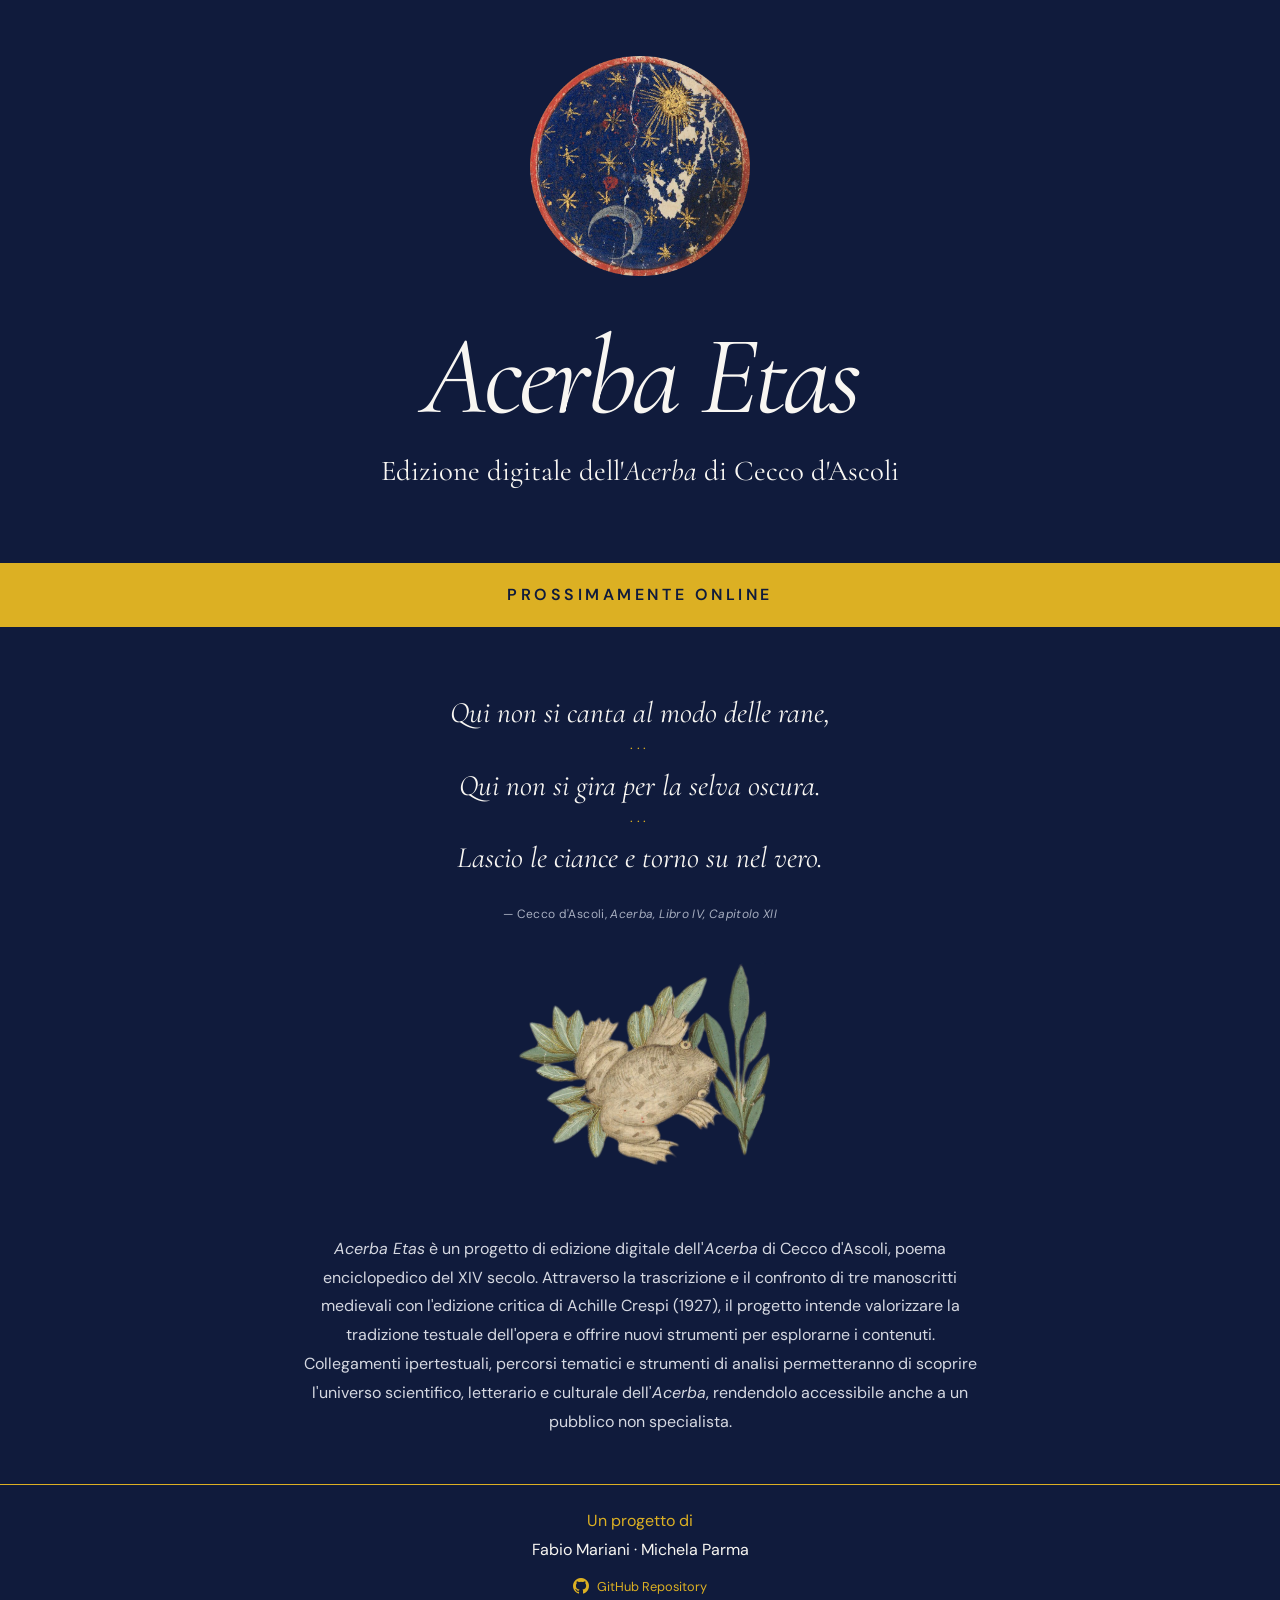
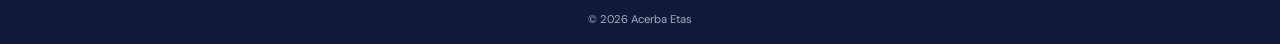
==== index.html @ 239f5398 "upload content homepage" ====
<!doctype html>
<html lang="it">
<head>
  <meta charset="utf-8">
  <meta name="viewport" content="width=device-width, initial-scale=1">
  <meta name="theme-color" content="#101b3c">
  <title>Acerba Etas | Edizione digitale dell'Acerba di Cecco d'Ascoli</title>

  <meta name="description" content="Acerba Etas è un progetto di edizione digitale dell'Acerba di Cecco d'Ascoli.">

  <link rel="canonical" href="https://acerbaetas.it/">

  <link rel="icon" type="image/png" sizes="32x32" href="assets/favicon-32.png">
  <link rel="icon" type="image/png" sizes="192x192" href="assets/favicon-192.png">
  <link rel="icon" type="image/x-icon" href="assets/favicon.ico">
  <link rel="apple-touch-icon" sizes="180x180" href="assets/apple-touch-icon.png">

  <link href="https://cdn.jsdelivr.net/npm/bootstrap@5.3.3/dist/css/bootstrap.min.css" rel="stylesheet" integrity="sha384-QWTKZyjpPEjISv5WaRU9OFeRpok6YctnYmDr5pNlyT2bRjXh0JMhjY6hW+ALEwIH" crossorigin="anonymous">
  <link rel="preconnect" href="https://fonts.googleapis.com">
  <link rel="preconnect" href="https://fonts.gstatic.com" crossorigin>
  <link href="https://fonts.googleapis.com/css2?family=Cormorant+Garamond:ital,wght@0,400;0,500;0,600;1,400;1,500&family=DM+Sans:wght@400;500;600&display=swap" rel="stylesheet">

  <link
  rel="stylesheet"
  href="https://cdn.jsdelivr.net/npm/bootstrap-icons@1.13.1/font/bootstrap-icons.min.css">

  <link
  rel="stylesheet"
  href="style.css">
</head>
<body class="d-flex flex-column">
  <main class="container flex-grow-1 d-flex align-items-center justify-content-center">
    <div class="row justify-content-center w-100">
      <div class="col-12 col-lg-10 text-center landing-content">
        <img class="miniature" src="assets/miniatura-acerba.png" width="442" height="442"
             alt="Miniatura medievale con cielo blu stellato, sole dorato e luna crescente">

        <h1 class="mb-0"><em>Acerba Etas</em></h1>
        <p class="subtitle">Edizione digitale dell'<i>Acerba</i> di Cecco d'Ascoli</p>

        <section class="announcement" aria-label="Annuncio della pubblicazione">
          <div class="coming-soon-banner">
            <p class="coming-soon mb-0">Prossimamente online</p>
          </div>
        </section>

        <section class="quote-section text-center">

          <blockquote class="acerba-quote">
            <p>Qui non si canta al modo delle rane,</p>
            <span class="verse-omission" aria-label="Versi omessi">···</span>
            <p>Qui non si gira per la selva oscura.</p>
            <span class="verse-omission" aria-label="Versi omessi">···</span>
            <p>Lascio le ciance e torno su nel vero.</p>

            <footer class="quote-author">
              — Cecco d'Ascoli, <cite>Acerba, Libro IV, Capitolo XII</cite>
            </footer>
          </blockquote>

          <img src="assets/rana.png" alt="Rana e vegetazione, dal manoscritto  Pluteo dell'Acerba" class="frog-illustration img-fluid">
        </section>


        <p class="project-description">
            <i>Acerba Etas</i> è un progetto di edizione digitale dell'<i>Acerba</i> di Cecco d'Ascoli, poema enciclopedico del XIV secolo. Attraverso la trascrizione e il confronto di tre manoscritti medievali con l'edizione critica di Achille Crespi (1927), il progetto intende valorizzare la
            tradizione testuale dell'opera e offrire nuovi strumenti per esplorarne i contenuti. Collegamenti ipertestuali, percorsi tematici e strumenti di analisi permetteranno di scoprire l'universo scientifico, letterario e culturale dell'<i>Acerba</i>, rendendolo accessibile
            anche a un pubblico non specialista.
          </p>


        
      </div>
    </div>
  </main>

  <footer class="site-footer">
    <p class="footer-label">Un progetto di</p>
    <p class="footer-names">
      <a href="https://fabiomariani.github.io/" target="_blank" rel="noopener noreferrer">Fabio Mariani</a>
      ·
      <a href="https://frauparma.com/" target="_blank" rel="noopener noreferrer">Michela Parma</a>
    </p>

    <a class="footer-github"
      href="https://github.com/acerbadigitale/acerba-edizione"
      target="_blank"
      rel="noopener noreferrer"
      aria-label="Repository GitHub di Acerba Digitale">
      <i class="bi bi-github" aria-hidden="true"></i>
      GitHub Repository
    </a>

    <p class="footer-copyright">© 2026 Acerba Etas</p>
  </footer>
</body>
</html>
---- style.css ----
:root {
      color-scheme: dark;
      --night: #101b3c;
      /*--gold: #d5ad58;*/
      --gold: #DCB023;
      --white: #f8f6f2;
      --muted: #d5d8e1;
    }

    html { 
      min-height: 100%; 
      overflow-x: clip;
    }
    body {
      min-height: 100vh;
      min-height: 100svh;
      background-color: var(--night);
      color: var(--white);
      font-family: "DM Sans", Arial, sans-serif;
      -webkit-font-smoothing: antialiased;
      overflow-x: clip;
    }

    .landing-content { padding-top: 3.5rem; padding-bottom: 3rem; }

    .miniature {
      display: block;
      width: clamp(150px, 20vw, 220px);
      max-width: 100%;
      height: auto;
      margin: 0 auto clamp(2rem, 5vh, 3rem);
    }

    h1 {
      font-family: "Cormorant Garamond", Georgia, serif;
      font-size: clamp(3.5rem, 9vw, 7rem);
      font-weight: 400;
      line-height: 1;
      letter-spacing: -.035em;
    }
    h1 em { color: var(--white); font-weight: 400; }
    h1 span { color: var(--gold); font-style: normal; }

    .subtitle {
      margin: 1.1rem auto 0;
      font-family: "Cormorant Garamond", Georgia, serif;
      font-size: clamp(1.25rem, 2.7vw, 1.8rem);
      line-height: 1.4;
    }


    .project-description {
      max-width: 680px;
      margin: 2.5rem auto 0;
      color: var(--muted);
      font-family: "DM Sans", sans-serif;
      font-size: clamp(0.9rem, 1.5vw, 1rem);
      line-height: 1.8;
      text-align: center;
    }

    @media (max-width: 600px) {
      .project-description {
        margin-top: 2rem;
        padding: 0 0.5rem;
        line-height: 1.7;
      }
    }

    .acerba-quote {
      margin: 2rem auto 0;
      padding: 0;
      border: none;
      text-align: center;
      font-family: "Cormorant Garamond", Georgia, serif;
    }

    .acerba-quote p {
      margin: 0;
      color: var(--white);
      font-size: clamp(1.35rem, 2.7vw, 1.85rem);
      font-style: italic;
      line-height: 1.5;
    }

    .verse-omission {
      display: block;
      margin: 0.25rem 0;
      color: var(--gold);
      font-family: "DM Sans", sans-serif;
      font-size: 0.85rem;
      font-style: normal;
      letter-spacing: 0.25em;
    }

    .quote-author {
      margin-top: 1.5rem;
      color: #A7AEC0;
      font-family: "DM Sans", sans-serif;
      font-size: 0.75rem;
      font-style: normal;
      letter-spacing: 0.03em;
    }

    .quote-author cite {
      font-style: italic;
    }

    .announcement { margin-top: clamp(3rem, 8vh, 5rem); }
    .coming-soon-banner {
      background-color: var(--gold);
      width: 100%;
      padding: 1.25rem 1rem;
      margin: 4rem 0;
      text-align: center;
      width: 100vw;
margin-left: calc(50% - 50vw);
    }

    .coming-soon {
      color: var(--night);
      font-family: "DM Sans", sans-serif;
      font-size: clamp(0.85rem, 1.5vw, 1rem);
      font-weight: 600;
      letter-spacing: 0.22em;
      text-transform: uppercase;
    }
    .tagline {
      margin: .9rem 0 0;
      color: var(--muted);
      font-family: "Cormorant Garamond", Georgia, serif;
      font-size: clamp(1.4rem, 3vw, 2rem);
      font-style: italic;
      line-height: 1.35;
    }






.quote-section {
  max-width: 900px;
  margin: 3rem auto 4rem;
  text-align: center;
}

.frog-illustration {
  display: block;
  width: clamp(160px, 25vw, 260px);
  height: auto;
  margin: 2.5rem auto 0;
}

@media (max-width: 576px) {
  .frog-illustration {
    width: 180px;
    margin-top: 2rem;
  }
}


.acerba-quote {
  margin: 0;
  padding: 0;
  text-align: center;
  font-family: "Cormorant Garamond", Georgia, serif;
}

.acerba-quote p {
  margin: 0;
  color: var(--white);
  font-size: clamp(1.35rem, 2.7vw, 1.85rem);
  font-style: italic;
  line-height: 1.5;
}

.verse-omission {
  display: block;
  margin: 0.25rem 0;
  color: var(--gold);
  font-family: "DM Sans", sans-serif;
  font-size: 0.85rem;
  letter-spacing: 0.25em;
}

.quote-author {
  margin-top: 1.5rem;
  color: #A7AEC0;
  font-family: "DM Sans", sans-serif;
  font-size: 0.75rem;
}


    
    .site-footer {
      border-top: 1px solid var(--gold);
      /*width: min(80%, 360px);*/
      width: 100%;
      margin: 0 auto;
      padding: 1.5rem 0 1rem;
      text-align: center;
    }
    .footer-label { color: var(--gold); margin-bottom: .3rem; }
    .footer-names { color: var(--white); margin-bottom: 0; }

    .footer-names a {
      color: inherit;
      text-decoration: none;
      transition: color 0.2s ease;
    }

    .footer-names a:hover,
    .footer-names a:focus-visible {
      color: var(--gold);
      text-decoration: underline;
    }

    .footer-copyright { color: #a7aec0; font-size: .7rem; margin: .75rem 0 0; }
    .footer-github {
      display: inline-flex;
      align-items: center;
      gap: 0.5rem;
      margin-top: 0.8rem;
      color: var(--gold);
      font-size: 0.8rem;
      text-decoration: none;
      transition: color 0.2s ease;
    }

    .footer-github:hover,
    .footer-github:focus-visible {
      color: var(--white);
    }

    .footer-github i {
      font-size: 1rem;
    }

    @media (max-width: 600px) {
      .landing-content { padding-top: 2.75rem; padding-bottom: 2.75rem; }
      h1 { line-height: .95; }
      h1 em, h1 span { display: block; }
      .subtitle { max-width: 21rem; }
      .announcement { margin-top: 3.25rem; }
      .coming-soon { letter-spacing: .16em; }
    }
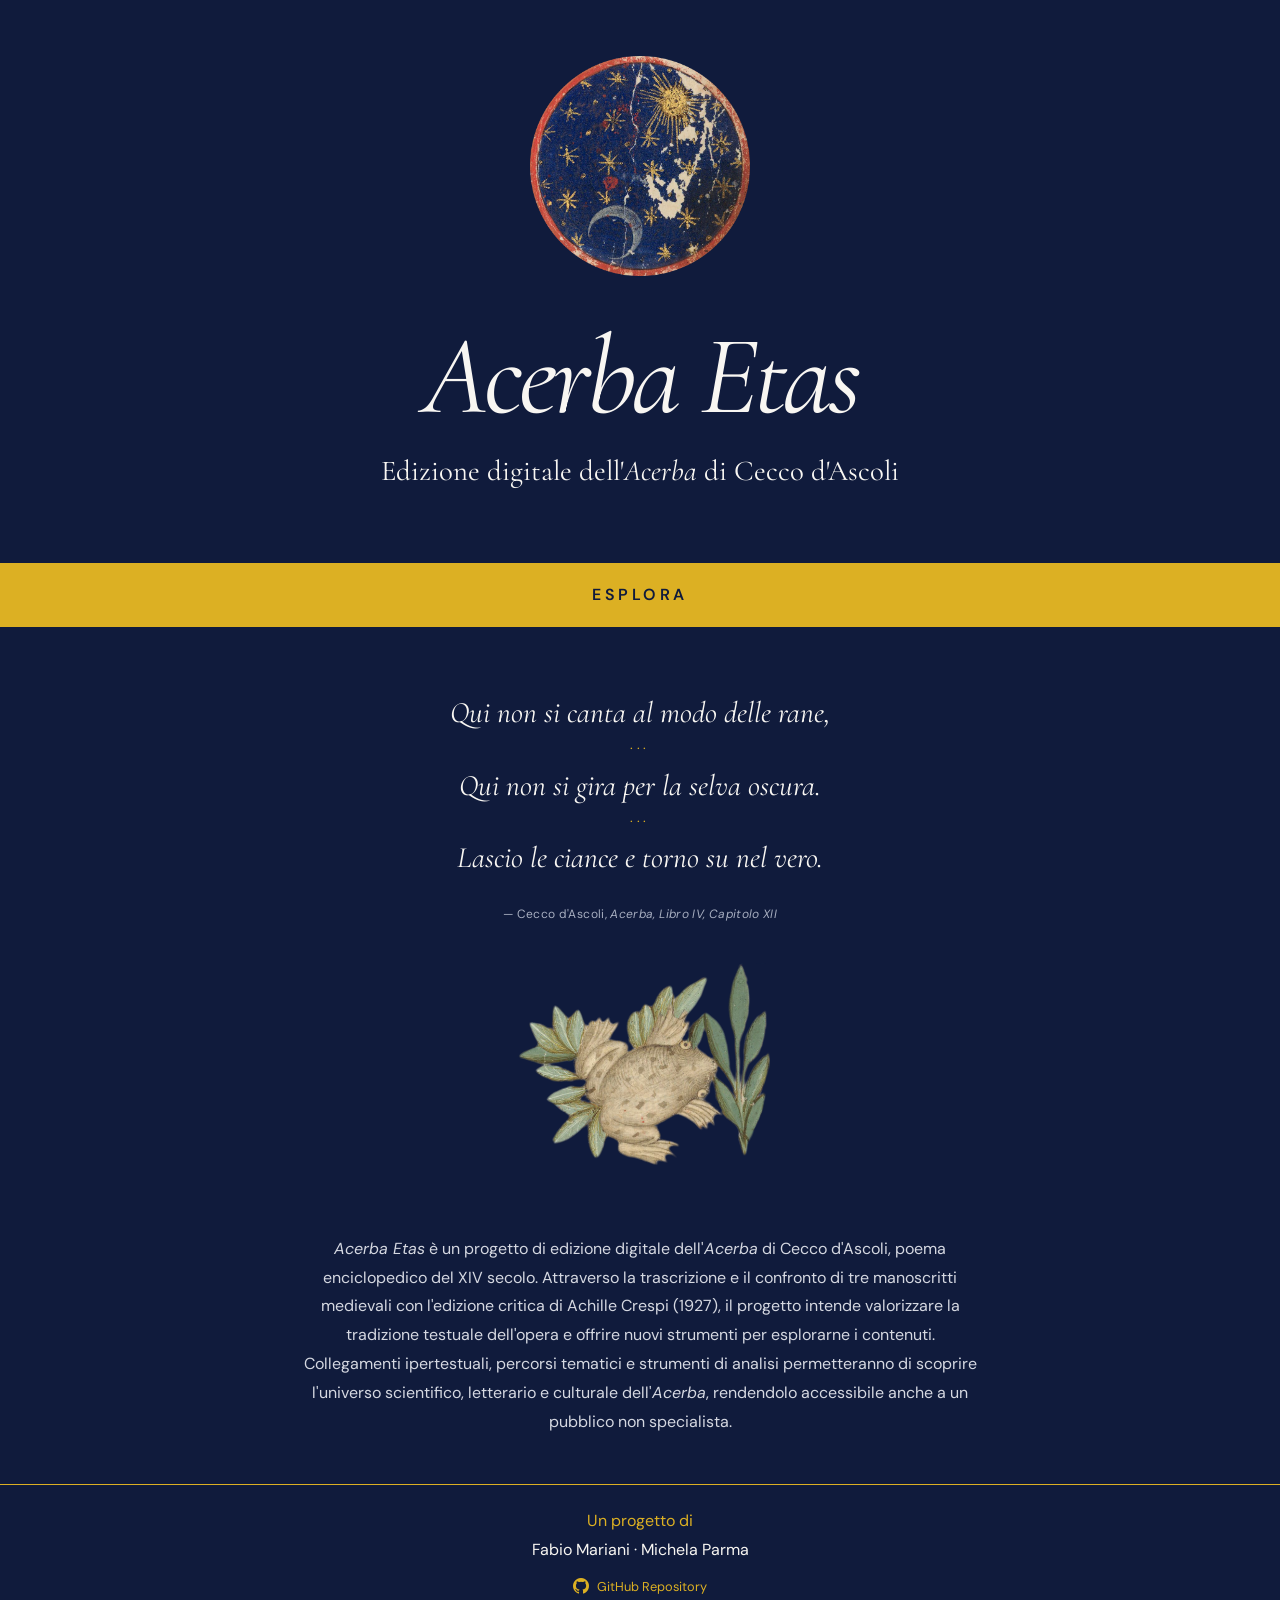
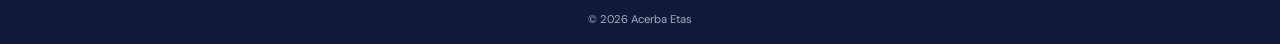
==== commit 8093b447: "upload codici e mappa" ====
--- a/index.html
+++ b/index.html
@@ -7,6 +7,10 @@
   <title>Acerba Etas | Edizione digitale dell'Acerba di Cecco d'Ascoli</title>
 
   <meta name="description" content="Acerba Etas è un progetto di edizione digitale dell'Acerba di Cecco d'Ascoli.">
+
+
+<meta name="keywords" content="Acerba, Acerba Etas, Acerba Aetas, Cecco d'Ascoli, Francesco Stabili, edizione digitale, manoscritti medievali, poema enciclopedico, digital humanities, digital scholarly edition, medieval manuscripts">
+
 
   <link rel="canonical" href="https://acerbaetas.it/">
 
@@ -24,9 +28,7 @@
   rel="stylesheet"
   href="https://cdn.jsdelivr.net/npm/bootstrap-icons@1.13.1/font/bootstrap-icons.min.css">
 
-  <link
-  rel="stylesheet"
-  href="style.css">
+  <link rel="stylesheet" href="style/style-index.css">
 </head>
 <body class="d-flex flex-column">
   <main class="container flex-grow-1 d-flex align-items-center justify-content-center">
@@ -40,7 +42,7 @@
 
         <section class="announcement" aria-label="Annuncio della pubblicazione">
           <div class="coming-soon-banner">
-            <p class="coming-soon mb-0">Prossimamente online</p>
+            <p class="coming-soon mb-0">Esplora</p>
           </div>
         </section>
 
--- a/style/style-index.css
+++ b/style/style-index.css
@@ -0,0 +1,247 @@
+:root {
+      color-scheme: dark;
+      --night: #101b3c;
+      /*--gold: #d5ad58;*/
+      --gold: #DCB023;
+      --white: #f8f6f2;
+      --muted: #d5d8e1;
+    }
+
+    html { 
+      min-height: 100%; 
+      overflow-x: clip;
+    }
+    body {
+      min-height: 100vh;
+      min-height: 100svh;
+      background-color: var(--night);
+      color: var(--white);
+      font-family: "DM Sans", Arial, sans-serif;
+      -webkit-font-smoothing: antialiased;
+      overflow-x: clip;
+    }
+
+    .landing-content { padding-top: 3.5rem; padding-bottom: 3rem; }
+
+    .miniature {
+      display: block;
+      width: clamp(150px, 20vw, 220px);
+      max-width: 100%;
+      height: auto;
+      margin: 0 auto clamp(2rem, 5vh, 3rem);
+    }
+
+    h1 {
+      font-family: "Cormorant Garamond", Georgia, serif;
+      font-size: clamp(3.5rem, 9vw, 7rem);
+      font-weight: 400;
+      line-height: 1;
+      letter-spacing: -.035em;
+    }
+    h1 em { color: var(--white); font-weight: 400; }
+    h1 span { color: var(--gold); font-style: normal; }
+
+    .subtitle {
+      margin: 1.1rem auto 0;
+      font-family: "Cormorant Garamond", Georgia, serif;
+      font-size: clamp(1.25rem, 2.7vw, 1.8rem);
+      line-height: 1.4;
+    }
+
+
+    .project-description {
+      max-width: 680px;
+      margin: 2.5rem auto 0;
+      color: var(--muted);
+      font-family: "DM Sans", sans-serif;
+      font-size: clamp(0.9rem, 1.5vw, 1rem);
+      line-height: 1.8;
+      text-align: center;
+    }
+
+    @media (max-width: 600px) {
+      .project-description {
+        margin-top: 2rem;
+        padding: 0 0.5rem;
+        line-height: 1.7;
+      }
+    }
+
+    .acerba-quote {
+      margin: 2rem auto 0;
+      padding: 0;
+      border: none;
+      text-align: center;
+      font-family: "Cormorant Garamond", Georgia, serif;
+    }
+
+    .acerba-quote p {
+      margin: 0;
+      color: var(--white);
+      font-size: clamp(1.35rem, 2.7vw, 1.85rem);
+      font-style: italic;
+      line-height: 1.5;
+    }
+
+    .verse-omission {
+      display: block;
+      margin: 0.25rem 0;
+      color: var(--gold);
+      font-family: "DM Sans", sans-serif;
+      font-size: 0.85rem;
+      font-style: normal;
+      letter-spacing: 0.25em;
+    }
+
+    .quote-author {
+      margin-top: 1.5rem;
+      color: #A7AEC0;
+      font-family: "DM Sans", sans-serif;
+      font-size: 0.75rem;
+      font-style: normal;
+      letter-spacing: 0.03em;
+    }
+
+    .quote-author cite {
+      font-style: italic;
+    }
+
+    .announcement { margin-top: clamp(3rem, 8vh, 5rem); }
+    .coming-soon-banner {
+      background-color: var(--gold);
+      width: 100%;
+      padding: 1.25rem 1rem;
+      margin: 4rem 0;
+      text-align: center;
+      width: 100vw;
+margin-left: calc(50% - 50vw);
+    }
+
+    .coming-soon {
+      color: var(--night);
+      font-family: "DM Sans", sans-serif;
+      font-size: clamp(0.85rem, 1.5vw, 1rem);
+      font-weight: 600;
+      letter-spacing: 0.22em;
+      text-transform: uppercase;
+    }
+    .tagline {
+      margin: .9rem 0 0;
+      color: var(--muted);
+      font-family: "Cormorant Garamond", Georgia, serif;
+      font-size: clamp(1.4rem, 3vw, 2rem);
+      font-style: italic;
+      line-height: 1.35;
+    }
+
+
+
+
+
+
+.quote-section {
+  max-width: 900px;
+  margin: 3rem auto 4rem;
+  text-align: center;
+}
+
+.frog-illustration {
+  display: block;
+  width: clamp(160px, 25vw, 260px);
+  height: auto;
+  margin: 2.5rem auto 0;
+}
+
+@media (max-width: 576px) {
+  .frog-illustration {
+    width: 180px;
+    margin-top: 2rem;
+  }
+}
+
+
+.acerba-quote {
+  margin: 0;
+  padding: 0;
+  text-align: center;
+  font-family: "Cormorant Garamond", Georgia, serif;
+}
+
+.acerba-quote p {
+  margin: 0;
+  color: var(--white);
+  font-size: clamp(1.35rem, 2.7vw, 1.85rem);
+  font-style: italic;
+  line-height: 1.5;
+}
+
+.verse-omission {
+  display: block;
+  margin: 0.25rem 0;
+  color: var(--gold);
+  font-family: "DM Sans", sans-serif;
+  font-size: 0.85rem;
+  letter-spacing: 0.25em;
+}
+
+.quote-author {
+  margin-top: 1.5rem;
+  color: #A7AEC0;
+  font-family: "DM Sans", sans-serif;
+  font-size: 0.75rem;
+}
+
+
+    
+    .site-footer {
+      border-top: 1px solid var(--gold);
+      /*width: min(80%, 360px);*/
+      width: 100%;
+      margin: 0 auto;
+      padding: 1.5rem 0 1rem;
+      text-align: center;
+    }
+    .footer-label { color: var(--gold); margin-bottom: .3rem; }
+    .footer-names { color: var(--white); margin-bottom: 0; }
+
+    .footer-names a {
+      color: inherit;
+      text-decoration: none;
+      transition: color 0.2s ease;
+    }
+
+    .footer-names a:hover,
+    .footer-names a:focus-visible {
+      color: var(--gold);
+      text-decoration: underline;
+    }
+
+    .footer-copyright { color: #a7aec0; font-size: .7rem; margin: .75rem 0 0; }
+    .footer-github {
+      display: inline-flex;
+      align-items: center;
+      gap: 0.5rem;
+      margin-top: 0.8rem;
+      color: var(--gold);
+      font-size: 0.8rem;
+      text-decoration: none;
+      transition: color 0.2s ease;
+    }
+
+    .footer-github:hover,
+    .footer-github:focus-visible {
+      color: var(--white);
+    }
+
+    .footer-github i {
+      font-size: 1rem;
+    }
+
+    @media (max-width: 600px) {
+      .landing-content { padding-top: 2.75rem; padding-bottom: 2.75rem; }
+      h1 { line-height: .95; }
+      h1 em, h1 span { display: block; }
+      .subtitle { max-width: 21rem; }
+      .announcement { margin-top: 3.25rem; }
+      .coming-soon { letter-spacing: .16em; }
+    }
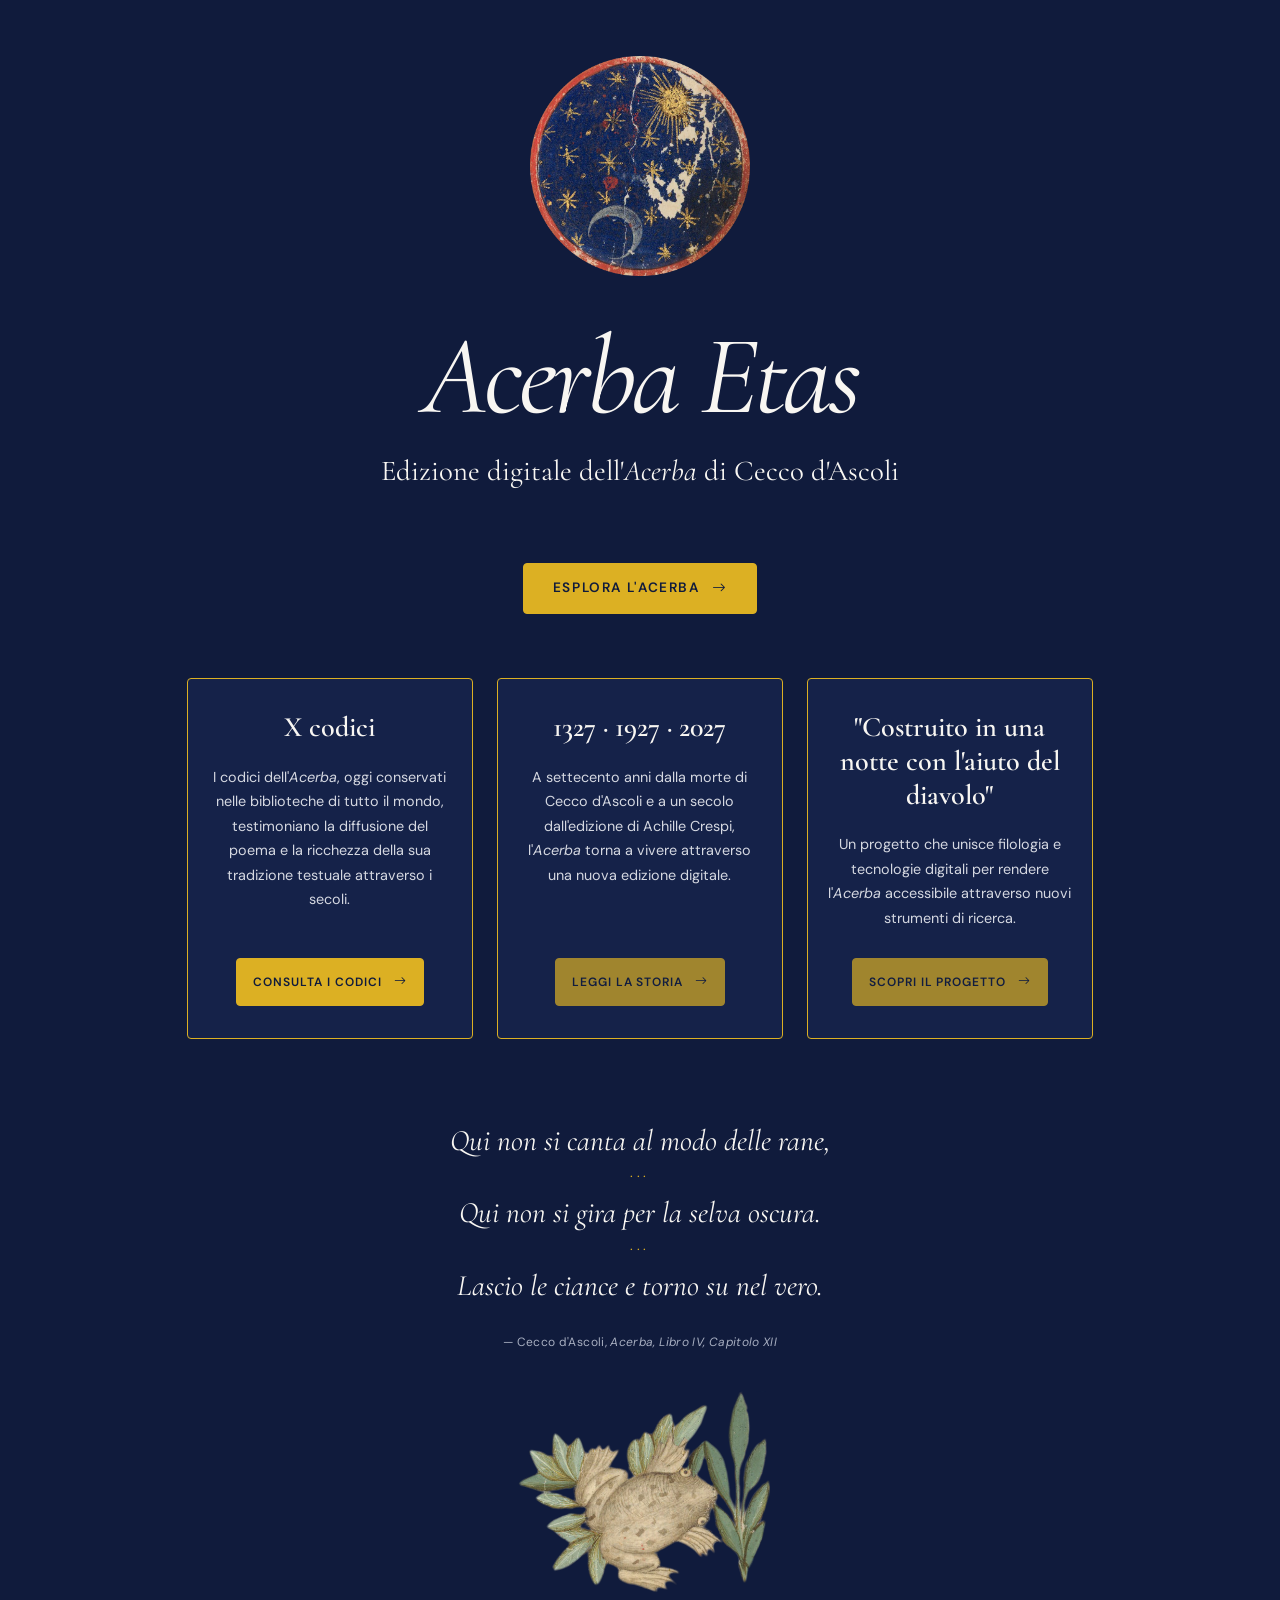
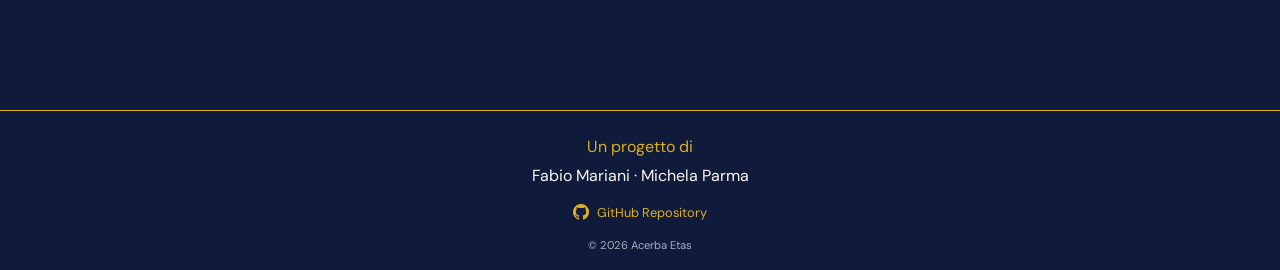
==== commit 5bd4c8c8: "update index, codici e progetto" ====
--- a/index.html
+++ b/index.html
@@ -29,6 +29,9 @@
   href="https://cdn.jsdelivr.net/npm/bootstrap-icons@1.13.1/font/bootstrap-icons.min.css">
 
   <link rel="stylesheet" href="style/style-index.css">
+
+  <link rel="stylesheet" href="style/style-components.css">
+  <script src="scripts/components.js" defer></script>
 </head>
 <body class="d-flex flex-column">
   <main class="container flex-grow-1 d-flex align-items-center justify-content-center">
@@ -38,13 +41,89 @@
              alt="Miniatura medievale con cielo blu stellato, sole dorato e luna crescente">
 
         <h1 class="mb-0"><em>Acerba Etas</em></h1>
-        <p class="subtitle">Edizione digitale dell'<i>Acerba</i> di Cecco d'Ascoli</p>
+        <p class="subtitle">
+          Edizione digitale dell'<i>Acerba</i><span class="subtitle-author"> di Cecco d'Ascoli</span>
+        </p>
 
-        <section class="announcement" aria-label="Annuncio della pubblicazione">
-          <div class="coming-soon-banner">
-            <p class="coming-soon mb-0">Esplora</p>
+        <section class="announcement" aria-label="Accesso all'edizione digitale">
+          <a href="acerba.html" class="landing-button">
+            Esplora l'Acerba
+            <i class="bi bi-arrow-right" aria-hidden="true"></i>
+          </a>
+        </section>
+
+                  
+        <!-- Percorsi di esplorazione -->
+        <section class="discovery-section" aria-label="Esplora il progetto">
+
+          <div class="row g-4">
+
+            <!-- Codici -->
+            <div class="col-12 col-lg-4">
+              <article class="discovery-card">
+
+                <h2 class="discovery-title">
+                  X codici
+                </h2>
+
+                <p class="discovery-description">
+                 I codici dell'<i>Acerba</i>, oggi conservati nelle biblioteche di tutto il mondo, testimoniano la diffusione del poema e la ricchezza della sua tradizione testuale attraverso i secoli.
+                </p>
+
+                <a href="codici.html" class="landing-button">
+                  Consulta i codici
+                  <i class="bi bi-arrow-right" aria-hidden="true"></i>
+                </a>
+
+              </article>
+            </div>
+
+            <!-- Storia -->
+            <div class="col-12 col-lg-4">
+              <article class="discovery-card">
+
+                <h2 class="discovery-title">
+                  1327 &middot; 1927 &middot; 2027
+                </h2>
+
+                <p class="discovery-description">
+                  A settecento anni dalla morte di Cecco d'Ascoli
+                  e a un secolo dall'edizione di Achille Crespi,
+                  l'<i>Acerba</i> torna a vivere attraverso una
+                  nuova edizione digitale.
+                </p>
+
+                <button class="landing-button" type="button" disabled>Leggi la storia
+                  <i class="bi bi-arrow-right" aria-hidden="true"></i>
+                </button>
+
+              </article>
+            </div>
+
+            <!-- Progetto -->
+            <div class="col-12 col-lg-4">
+              <article class="discovery-card">
+
+                <h2 class="discovery-title">
+                  "Costruito in una notte con l'aiuto del diavolo"
+                </h2>
+
+                <p class="discovery-description">
+                  Un progetto che unisce filologia e tecnologie digitali per rendere l'<i>Acerba</i> accessibile attraverso nuovi strumenti di ricerca.
+                </p>
+
+                <button class="landing-button" type="button" disabled>
+                  Scopri il progetto
+                  <i class="bi bi-arrow-right" aria-hidden="true"></i>
+                </button>
+
+              </article>
+            </div>
+
           </div>
+
         </section>
+
 
         <section class="quote-section text-center">
 
@@ -64,36 +143,18 @@
         </section>
 
 
-        <p class="project-description">
+        <!--<p class="project-description">
             <i>Acerba Etas</i> è un progetto di edizione digitale dell'<i>Acerba</i> di Cecco d'Ascoli, poema enciclopedico del XIV secolo. Attraverso la trascrizione e il confronto di tre manoscritti medievali con l'edizione critica di Achille Crespi (1927), il progetto intende valorizzare la
             tradizione testuale dell'opera e offrire nuovi strumenti per esplorarne i contenuti. Collegamenti ipertestuali, percorsi tematici e strumenti di analisi permetteranno di scoprire l'universo scientifico, letterario e culturale dell'<i>Acerba</i>, rendendolo accessibile
             anche a un pubblico non specialista.
-          </p>
+          </p>-->
 
-
-        
       </div>
     </div>
   </main>
 
-  <footer class="site-footer">
-    <p class="footer-label">Un progetto di</p>
-    <p class="footer-names">
-      <a href="https://fabiomariani.github.io/" target="_blank" rel="noopener noreferrer">Fabio Mariani</a>
-      ·
-      <a href="https://frauparma.com/" target="_blank" rel="noopener noreferrer">Michela Parma</a>
-    </p>
+  
+<div id="footer-container"></div>
 
-    <a class="footer-github"
-      href="https://github.com/acerbadigitale/acerba-edizione"
-      target="_blank"
-      rel="noopener noreferrer"
-      aria-label="Repository GitHub di Acerba Digitale">
-      <i class="bi bi-github" aria-hidden="true"></i>
-      GitHub Repository
-    </a>
-
-    <p class="footer-copyright">© 2026 Acerba Etas</p>
-  </footer>
 </body>
 </html>
--- a/style/style-index.css
+++ b/style/style-index.css
@@ -65,6 +65,9 @@
         padding: 0 0.5rem;
         line-height: 1.7;
       }
+      .subtitle-author {
+        display: block;
+      }
     }
 
     .acerba-quote {
@@ -106,24 +109,9 @@
       font-style: italic;
     }
 
-    .announcement { margin-top: clamp(3rem, 8vh, 5rem); }
-    .coming-soon-banner {
-      background-color: var(--gold);
-      width: 100%;
-      padding: 1.25rem 1rem;
-      margin: 4rem 0;
-      text-align: center;
-      width: 100vw;
-margin-left: calc(50% - 50vw);
-    }
-
-    .coming-soon {
-      color: var(--night);
-      font-family: "DM Sans", sans-serif;
-      font-size: clamp(0.85rem, 1.5vw, 1rem);
-      font-weight: 600;
-      letter-spacing: 0.22em;
-      text-transform: uppercase;
+    
+    .announcement {
+      margin-top: clamp(3rem, 8vh, 5rem);
     }
     .tagline {
       margin: .9rem 0 0;
@@ -243,5 +231,186 @@
       h1 em, h1 span { display: block; }
       .subtitle { max-width: 21rem; }
       .announcement { margin-top: 3.25rem; }
-      .coming-soon { letter-spacing: .16em; }
-    }+    }
+
+
+
+
+    
+/* ==========================================
+   LANDING BUTTONS
+   ========================================== */
+
+.landing-button {
+  display: inline-flex;
+  align-items: center;
+  justify-content: center;
+  gap: 0.75rem;
+
+  width: auto;
+  max-width: 100%;
+  padding: 0.9rem 1.8rem;
+
+  background-color: var(--gold);
+  color: var(--night);
+
+  border: 1px solid var(--gold);
+  border-radius: 4px;
+
+  font-family: "DM Sans", sans-serif;
+  font-size: 0.85rem;
+  font-weight: 600;
+  letter-spacing: 0.12em;
+  line-height: 1.5;
+  text-align: center;
+  text-transform: uppercase;
+  text-decoration: none;
+
+  cursor: pointer;
+
+  transition:
+    background-color 0.25s ease,
+    transform 0.25s ease,
+    box-shadow 0.25s ease;
+}
+
+/* Hover */
+
+.landing-button:hover:not(:disabled) {
+  background-color: #eac44d;
+  color: var(--night);
+  transform: translateY(-2px);
+  box-shadow: 0 4px 12px rgba(0, 0, 0, 0.15);
+}
+
+/* Focus */
+
+.landing-button:focus-visible {
+  outline: 2px solid var(--gold);
+  outline-offset: 4px;
+}
+
+/* Disabled */
+
+.landing-button:disabled {
+  opacity: 0.7;
+  cursor: not-allowed;
+}
+
+
+/* ==========================================
+   DISCOVERY SECTION
+   ========================================== */
+
+.discovery-section {
+  width: 100%;
+  margin: 4rem auto 5rem;
+}
+
+/* Cards */
+
+.discovery-card {
+  display: flex;
+  flex-direction: column;
+  align-items: center;
+
+  height: 100%;
+  padding: 2.5rem 2rem;
+
+  background-color: #152249;
+  border: 1px solid var(--gold);
+  border-radius: 4px;
+
+  color: var(--night);
+  text-align: center;
+}
+
+/* Titles */
+
+.discovery-title {
+  font-family: "Cormorant Garamond", Georgia, serif;
+  font-size: clamp(1.8rem, 3vw, 2.3rem);
+  font-weight: 600;
+  line-height: 1.2;
+  color: var(--white);
+  margin-bottom: 1.5rem;
+}
+
+/* Descriptions */
+
+.discovery-description {
+  font-family: "DM Sans", sans-serif;
+  font-size: 0.95rem;
+  line-height: 1.8;
+  color: var(--muted);
+
+  margin-bottom: 2rem;
+}
+
+/* Keep buttons aligned at the bottom */
+
+.discovery-card .landing-button {
+  margin-top: auto;
+}
+
+
+/* ==========================================
+   RESPONSIVE
+   ========================================== */
+
+@media (max-width: 767.98px) {
+
+  .discovery-section {
+    margin: 3rem auto 4rem;
+  }
+
+  .discovery-card {
+    padding: 2rem 1.5rem;
+  }
+
+  .discovery-title {
+    font-size: 1.9rem;
+  }
+
+  .discovery-description {
+    font-size: 0.9rem;
+  }
+
+  .landing-button {
+    padding: 0.85rem 1.4rem;
+    font-size: 0.8rem;
+  }
+
+}
+
+
+
+/* ==========================================
+   THREE-COLUMN DISCOVERY LAYOUT
+   ========================================== */
+
+@media (min-width: 992px) {
+
+  .discovery-card {
+    padding: 2rem 1.25rem;
+  }
+
+  .discovery-title {
+    font-size: clamp(1.65rem, 2.2vw, 2rem);
+    line-height: 1.2;
+    margin-bottom: 1.25rem;
+  }
+
+  .discovery-description {
+    font-size: 0.9rem;
+    line-height: 1.7;
+    margin-bottom: 1.75rem;
+  }
+
+  .discovery-card .landing-button {
+    padding: 0.85rem 1rem;
+    font-size: 0.75rem;
+    letter-spacing: 0.08em;
+  }
+
+}
--- a/style/style-components.css
+++ b/style/style-components.css
@@ -0,0 +1,141 @@
+
+/* ==========================================
+   SHARED LAYOUT
+   Navbar e footer di Acerba Etas
+   ========================================== */
+
+.site-navbar,
+.site-footer {
+  --night: #101b3c;
+  --gold: #DCB023;
+  --white: #f8f6f2;
+}
+
+
+/* ==========================================
+   NAVBAR
+   ========================================== */
+
+.site-navbar {
+  min-height: 76px;
+  background-color: var(--night);
+}
+
+.site-navbar .navbar-brand {
+  color: var(--white);
+  font-family: "Cormorant Garamond", Georgia, serif;
+  font-size: clamp(2rem, 3.2vw, 2.55rem);
+  font-weight: 400;
+  font-style: italic;
+  line-height: 1;
+  white-space: nowrap;
+}
+
+.site-navbar .navbar-brand:hover,
+.site-navbar .navbar-brand:focus-visible {
+  color: var(--white);
+}
+
+.site-navbar .nav-link {
+  padding: .65rem .55rem;
+  color: var(--white);
+  font-size: 1.04rem;
+  font-weight: 500;
+  text-decoration: none;
+  transition: color .15s ease;
+}
+
+.site-navbar a.nav-link:hover,
+.site-navbar a.nav-link:focus-visible,
+.site-navbar .nav-link.active {
+  color: var(--gold);
+}
+
+.site-navbar .future-link {
+  cursor: default;
+}
+
+.site-navbar .navbar-toggler {
+  border: 1px solid rgba(248, 246, 242, .6);
+  border-radius: .35rem;
+  padding: .45rem .6rem;
+}
+
+.site-navbar .navbar-toggler-icon {
+  background-image: url("data:image/svg+xml,%3csvg xmlns='http://www.w3.org/2000/svg' viewBox='0 0 30 30'%3e%3cpath stroke='rgba(248,246,242,0.95)' stroke-linecap='round' stroke-miterlimit='10' stroke-width='2' d='M4 7h22M4 15h22M4 23h22'/%3e%3c/svg%3e");
+}
+
+.site-navbar .navbar-toggler:focus-visible {
+  box-shadow: 0 0 0 .2rem rgba(220, 176, 35, .35);
+}
+
+
+/* Responsive navbar */
+
+@media (max-width: 991.98px) {
+  .site-navbar .navbar-nav {
+    padding: .7rem 0 1rem;
+  }
+}
+
+
+/* ==========================================
+   FOOTER
+   ========================================== */
+
+.site-footer {
+  border-top: 1px solid var(--gold);
+  width: 100%;
+  margin: 0 auto;
+  padding: 1.5rem 0 1rem;
+  text-align: center;
+  background-color: var(--night);
+}
+
+.footer-label {
+  color: var(--gold);
+  margin-bottom: 0.3rem;
+}
+
+.footer-names {
+  color: var(--white);
+  margin-bottom: 0;
+}
+
+.footer-names a {
+  color: inherit;
+  text-decoration: none;
+  transition: color 0.2s ease;
+}
+
+.footer-names a:hover,
+.footer-names a:focus-visible {
+  color: var(--gold);
+  text-decoration: underline;
+}
+
+.footer-copyright {
+  color: #a7aec0;
+  font-size: 0.7rem;
+  margin: 0.75rem 0 0;
+}
+
+.footer-github {
+  display: inline-flex;
+  align-items: center;
+  gap: 0.5rem;
+  margin-top: 0.8rem;
+  color: var(--gold);
+  font-size: 0.8rem;
+  text-decoration: none;
+  transition: color 0.2s ease;
+}
+
+.footer-github:hover,
+.footer-github:focus-visible {
+  color: var(--white);
+}
+
+.footer-github i {
+  font-size: 1rem;
+}
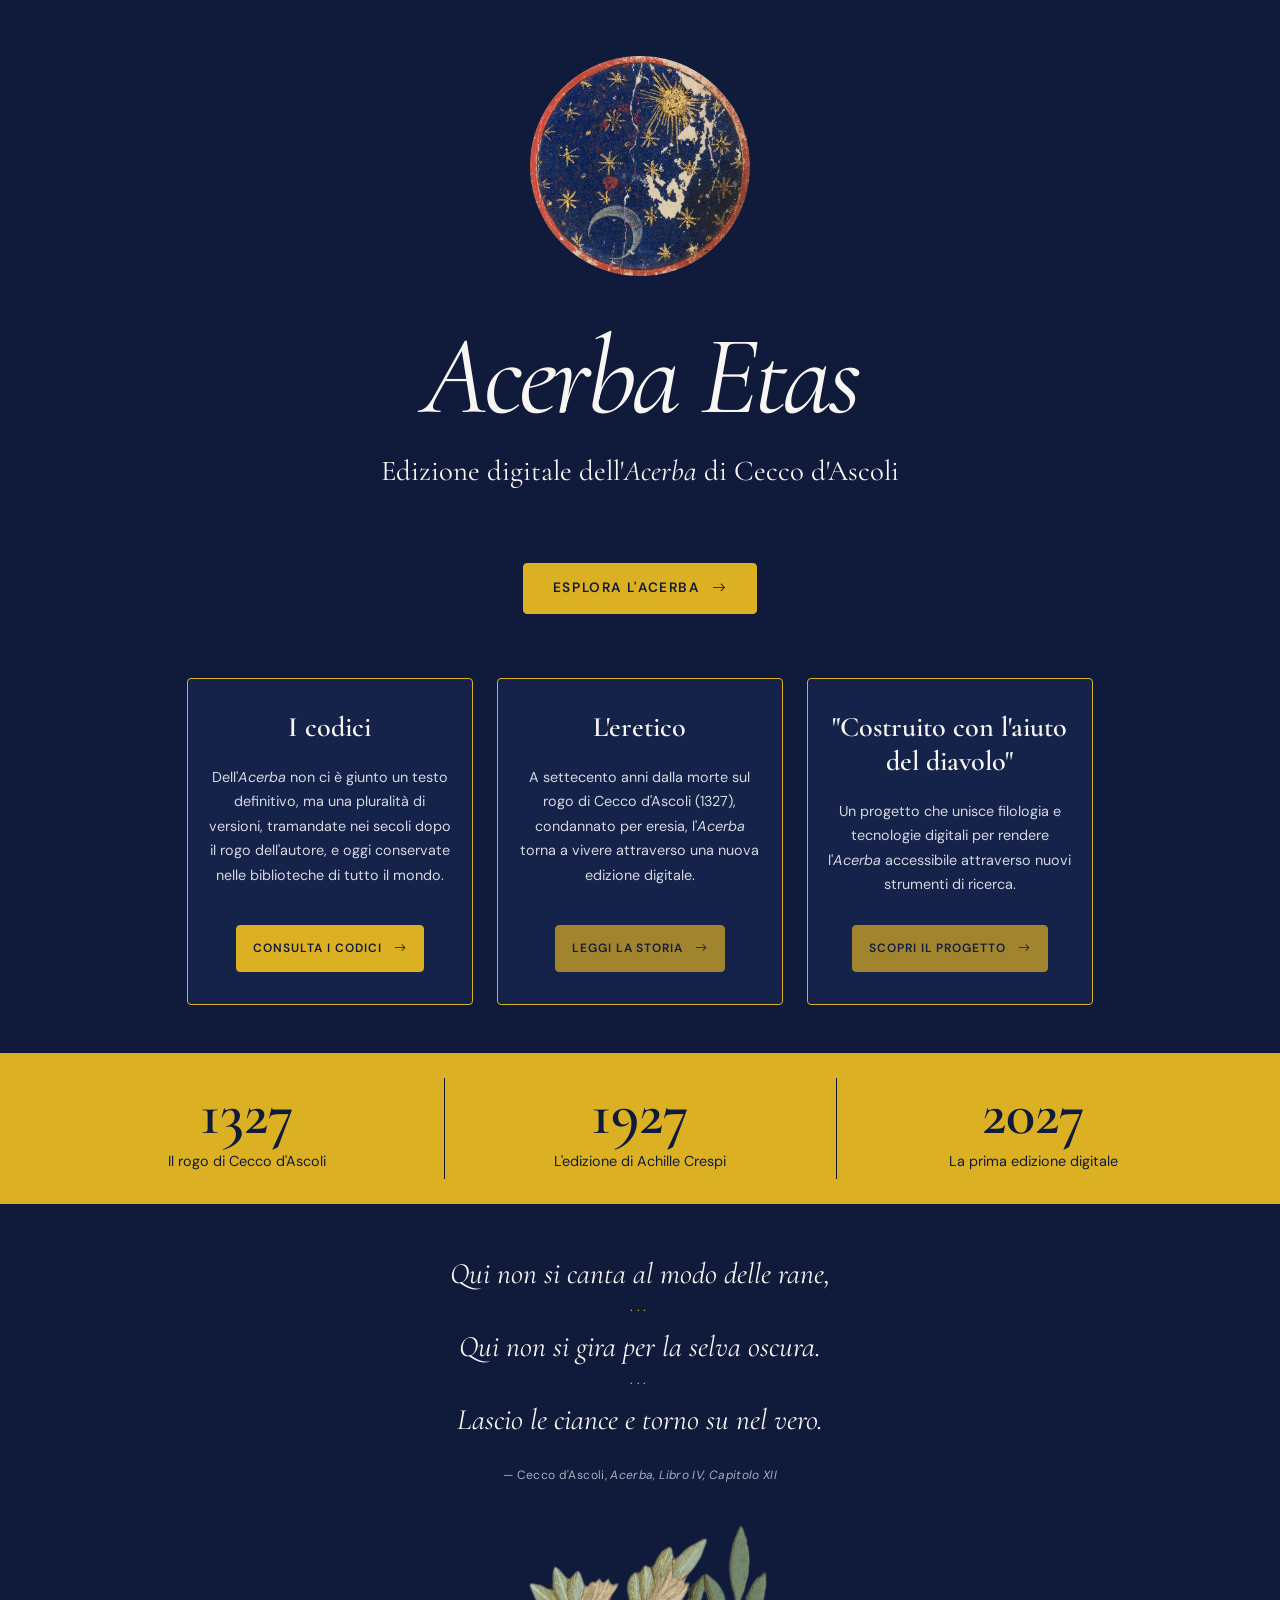
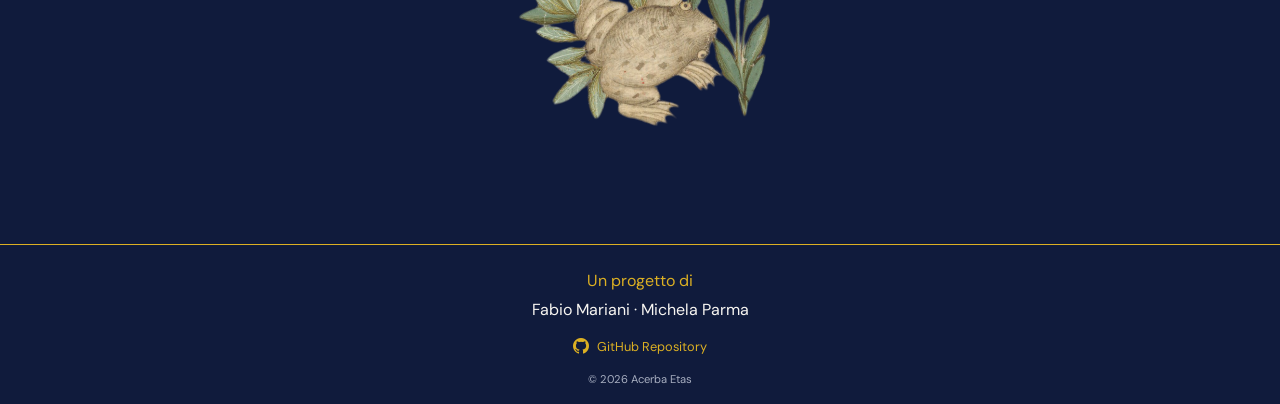
==== commit cb412404: "update" ====
--- a/index.html
+++ b/index.html
@@ -63,11 +63,11 @@
               <article class="discovery-card">
 
                 <h2 class="discovery-title">
-                  X codici
+                  I codici
                 </h2>
 
                 <p class="discovery-description">
-                 I codici dell'<i>Acerba</i>, oggi conservati nelle biblioteche di tutto il mondo, testimoniano la diffusione del poema e la ricchezza della sua tradizione testuale attraverso i secoli.
+                 Dell'<i>Acerba</i> non ci è giunto un testo definitivo, ma una pluralità di versioni, tramandate nei secoli dopo il rogo dell'autore, e oggi conservate nelle biblioteche di tutto il mondo.
                 </p>
 
                 <a href="codici.html" class="landing-button">
@@ -83,14 +83,11 @@
               <article class="discovery-card">
 
                 <h2 class="discovery-title">
-                  1327 &middot; 1927 &middot; 2027
+                  L'eretico
                 </h2>
 
                 <p class="discovery-description">
-                  A settecento anni dalla morte di Cecco d'Ascoli
-                  e a un secolo dall'edizione di Achille Crespi,
-                  l'<i>Acerba</i> torna a vivere attraverso una
-                  nuova edizione digitale.
+                A settecento anni dalla morte sul rogo di Cecco d'Ascoli (1327), condannato per eresia, l'<i>Acerba</i> torna a vivere attraverso una nuova edizione digitale.
                 </p>
 
                 <button class="landing-button" type="button" disabled>Leggi la storia
@@ -105,7 +102,7 @@
               <article class="discovery-card">
 
                 <h2 class="discovery-title">
-                  "Costruito in una notte con l'aiuto del diavolo"
+                  "Costruito con l'aiuto del diavolo"
                 </h2>
 
                 <p class="discovery-description">
@@ -122,6 +119,24 @@
 
           </div>
 
+        </section>
+
+        <!-- Anniversari -->
+        <section class="anniversari" aria-label="Tre date fondamentali per il progetto">
+          <div class="anniversari-grid">
+            <div class="anniversario">
+              <span class="anniversario-data">1327</span>
+              <span class="anniversario-testo">Il rogo di Cecco d'Ascoli</span>
+            </div>
+            <div class="anniversario">
+              <span class="anniversario-data">1927</span>
+              <span class="anniversario-testo">L'edizione di Achille Crespi</span>
+            </div>
+            <div class="anniversario">
+              <span class="anniversario-data">2027</span>
+              <span class="anniversario-testo">La prima edizione digitale</span>
+            </div>
+          </div>
         </section>
 
 
--- a/style/style-index.css
+++ b/style/style-index.css
@@ -304,7 +304,7 @@
 
 .discovery-section {
   width: 100%;
-  margin: 4rem auto 5rem;
+  margin: 4rem auto 3rem;
 }
 
 /* Cards */
@@ -414,3 +414,106 @@
   }
 
 }
+
+
+
+
+
+/* ==========================================
+   ANNIVERSARI
+   ========================================== */
+
+.anniversari {
+  position: relative;
+  left: 50%;
+  width: 100vw;
+  margin-left: -50vw;
+
+  background: var(--gold);
+  color: var(--night);
+  border-top: 1px solid var(--gold);
+  border-bottom: 1px solid var(--gold);
+}
+
+.anniversari-grid {
+  display: grid;
+  grid-template-columns: repeat(3, minmax(0, 1fr));
+  max-width: 1210px;
+  margin: 0 auto;
+  padding: 1.5rem 1rem;
+}
+
+.anniversario {
+  padding: .4rem 1rem;
+  text-align: center;
+}
+
+.anniversario + .anniversario {
+  border-left: 1px solid var(--night);
+}
+
+.anniversario-data {
+  display: block;
+  color: var(--night);
+  font-family: "Cormorant Garamond", Georgia, serif;
+  font-size: clamp(2.8rem, 5vw, 3.8rem);
+  font-weight: 600;
+  line-height: 1;
+}
+
+.anniversario-testo {
+  display: block;
+  margin-top: .4rem;
+  font-size: .9rem;
+}
+
+/* Mobile */
+
+/*@media (max-width: 575.98px) {
+  .anniversari-grid {
+    grid-template-columns: 1fr;
+    padding: 1rem;
+  }
+
+  .anniversario {
+    padding: .65rem .25rem;
+  }
+
+  .anniversario + .anniversario {
+    border-left: 0;
+    border-top: 1px solid rgba(248, 246, 242, .25);
+  }
+
+  .anniversario-data {
+    font-size: 3rem;
+  }
+}*/
+
+
+/* Anniversari - Mobile */
+
+@media (max-width: 575.98px) {
+  .anniversari-grid {
+    grid-template-columns: repeat(3, minmax(0, 1fr));
+    padding: 1rem .5rem;
+  }
+
+  .anniversario {
+    padding: .4rem .3rem;
+  }
+
+  .anniversario + .anniversario {
+    border-left: 1px solid var(--night);
+    border-top: 0;
+  }
+
+  .anniversario-data {
+    font-size: clamp(1.9rem, 7vw, 2.6rem);
+  }
+
+  .anniversario-testo {
+    margin-top: .5rem;
+    font-size: .68rem;
+    line-height: 1.4;
+  }
+}
--- a/style/style-components.css
+++ b/style/style-components.css
@@ -51,9 +51,6 @@
   color: var(--gold);
 }
 
-.site-navbar .future-link {
-  cursor: default;
-}
 
 .site-navbar .navbar-toggler {
   border: 1px solid rgba(248, 246, 242, .6);
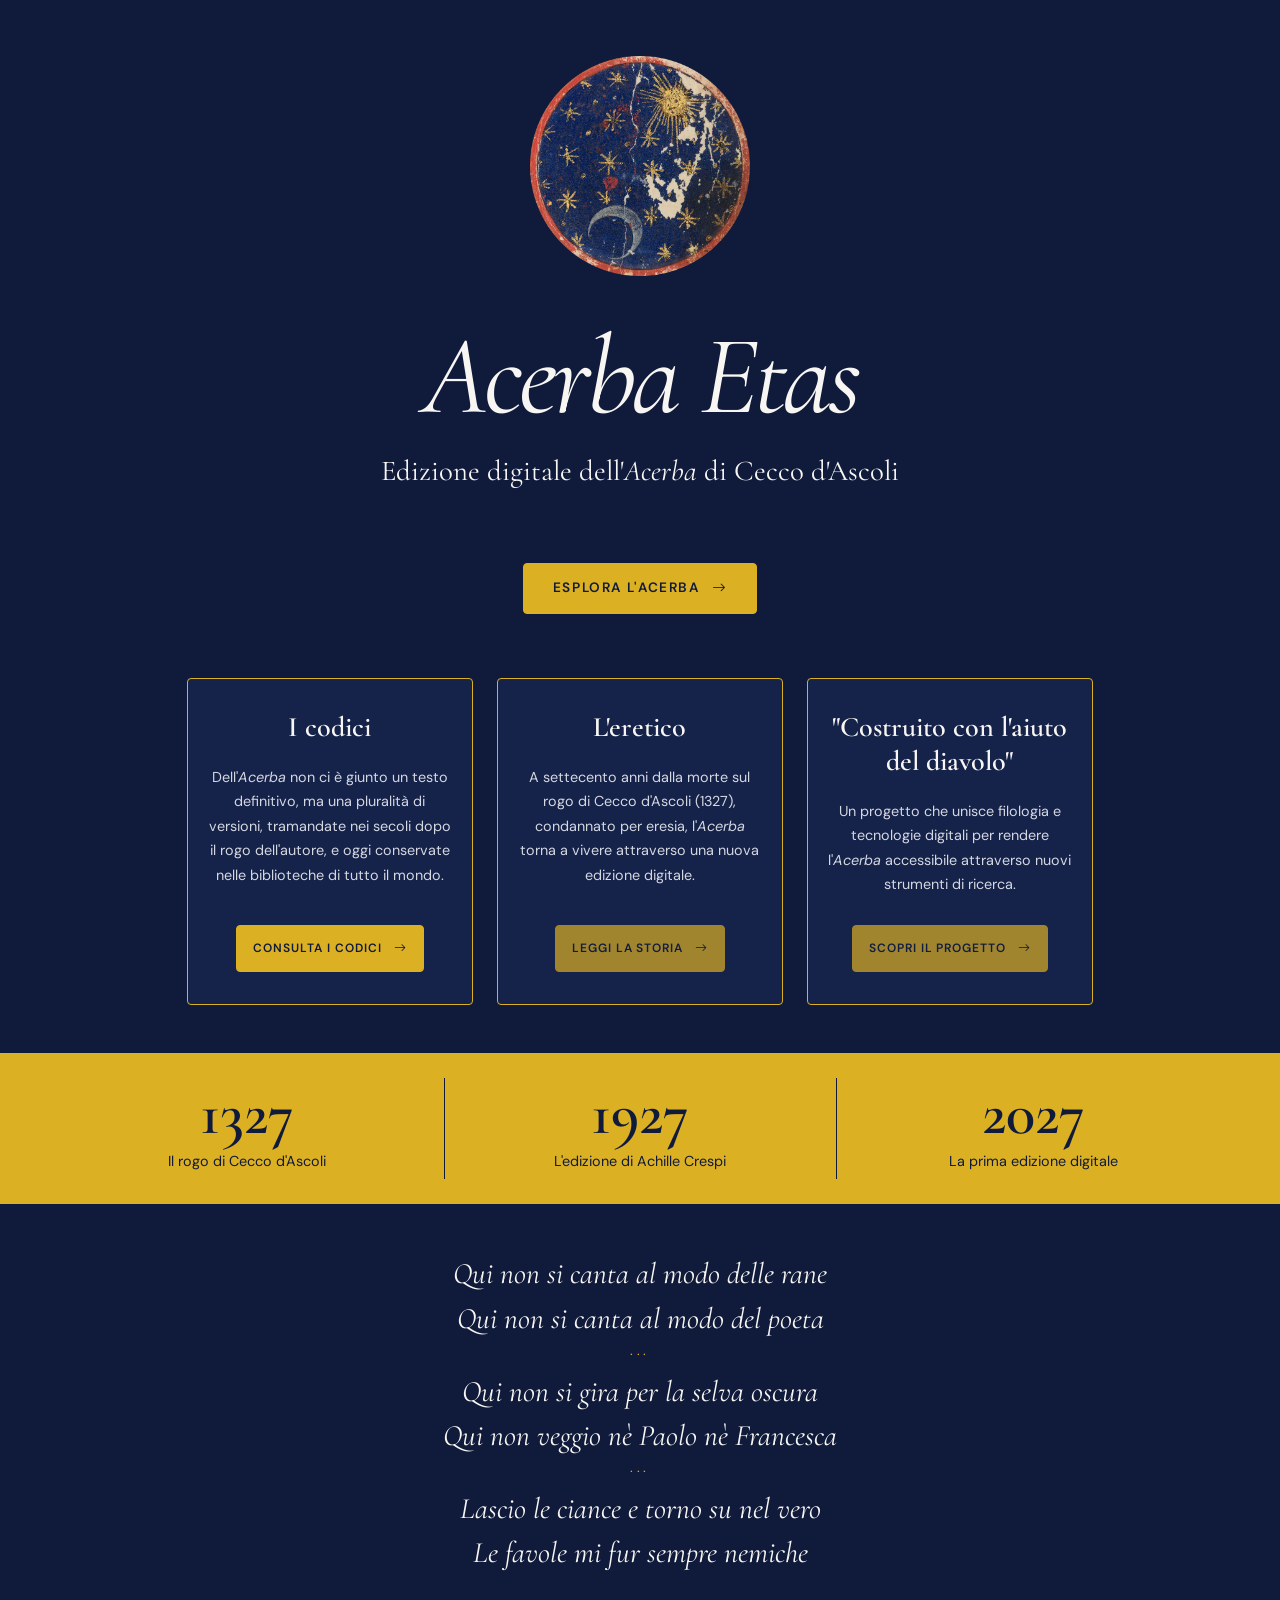
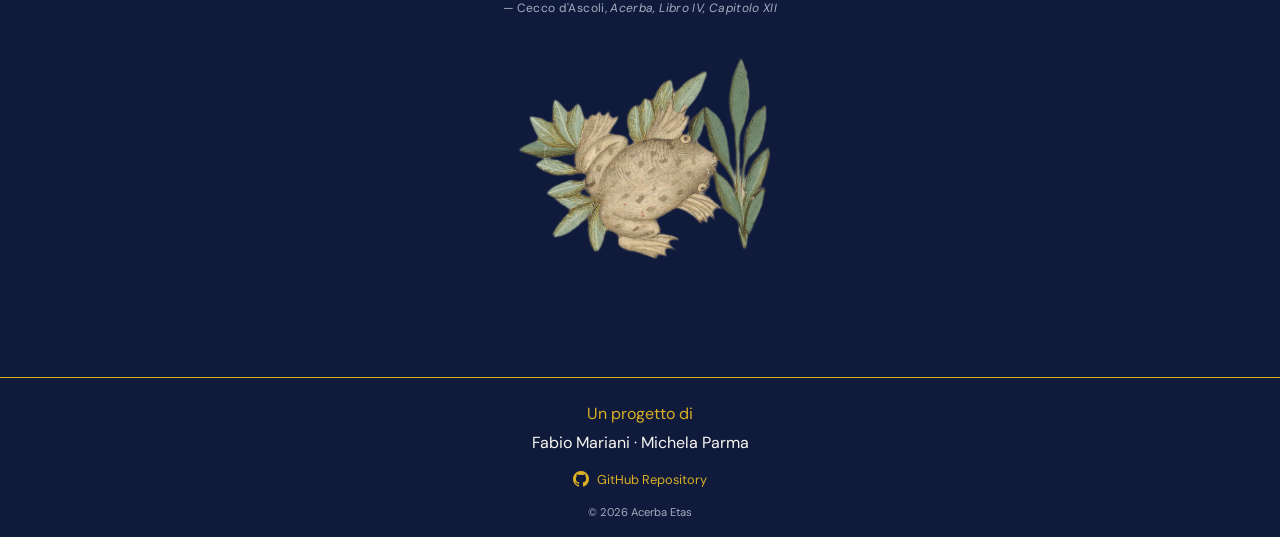
==== commit ee7555c7: "update index" ====
--- a/index.html
+++ b/index.html
@@ -143,11 +143,15 @@
         <section class="quote-section text-center">
 
           <blockquote class="acerba-quote">
-            <p>Qui non si canta al modo delle rane,</p>
+            <p>Qui non si canta al modo delle rane</p>
+            <p>Qui non si canta al modo del poeta</p>
             <span class="verse-omission" aria-label="Versi omessi">···</span>
-            <p>Qui non si gira per la selva oscura.</p>
+            <p>Qui non si gira per la selva oscura</p>
+            <p>Qui non veggio nè Paolo nè Francesca</p>
             <span class="verse-omission" aria-label="Versi omessi">···</span>
-            <p>Lascio le ciance e torno su nel vero.</p>
+            <p>Lascio le ciance e torno su nel vero</p>
+            <p>Le favole mi fur sempre nemiche</p>
+            <p></p>
 
             <footer class="quote-author">
               — Cecco d'Ascoli, <cite>Acerba, Libro IV, Capitolo XII</cite>
--- a/style/style-index.css
+++ b/style/style-index.css
@@ -467,28 +467,6 @@
   font-size: .9rem;
 }
 
-/* Mobile */
-
-/*@media (max-width: 575.98px) {
-  .anniversari-grid {
-    grid-template-columns: 1fr;
-    padding: 1rem;
-  }
-
-  .anniversario {
-    padding: .65rem .25rem;
-  }
-
-  .anniversario + .anniversario {
-    border-left: 0;
-    border-top: 1px solid rgba(248, 246, 242, .25);
-  }
-
-  .anniversario-data {
-    font-size: 3rem;
-  }
-}*/
-
 
 /* Anniversari - Mobile */
 
@@ -516,4 +494,21 @@
     font-size: .68rem;
     line-height: 1.4;
   }
+}
+
+
+/* Correzione banner anniversari per Safari iOS */
+
+.anniversari {
+  -webkit-text-size-adjust: 100%;
+  text-size-adjust: 100%;
+}
+
+.anniversario {
+  min-width: 0;
+}
+
+.anniversario-testo {
+  overflow-wrap: break-word;
+  word-break: normal;
 }
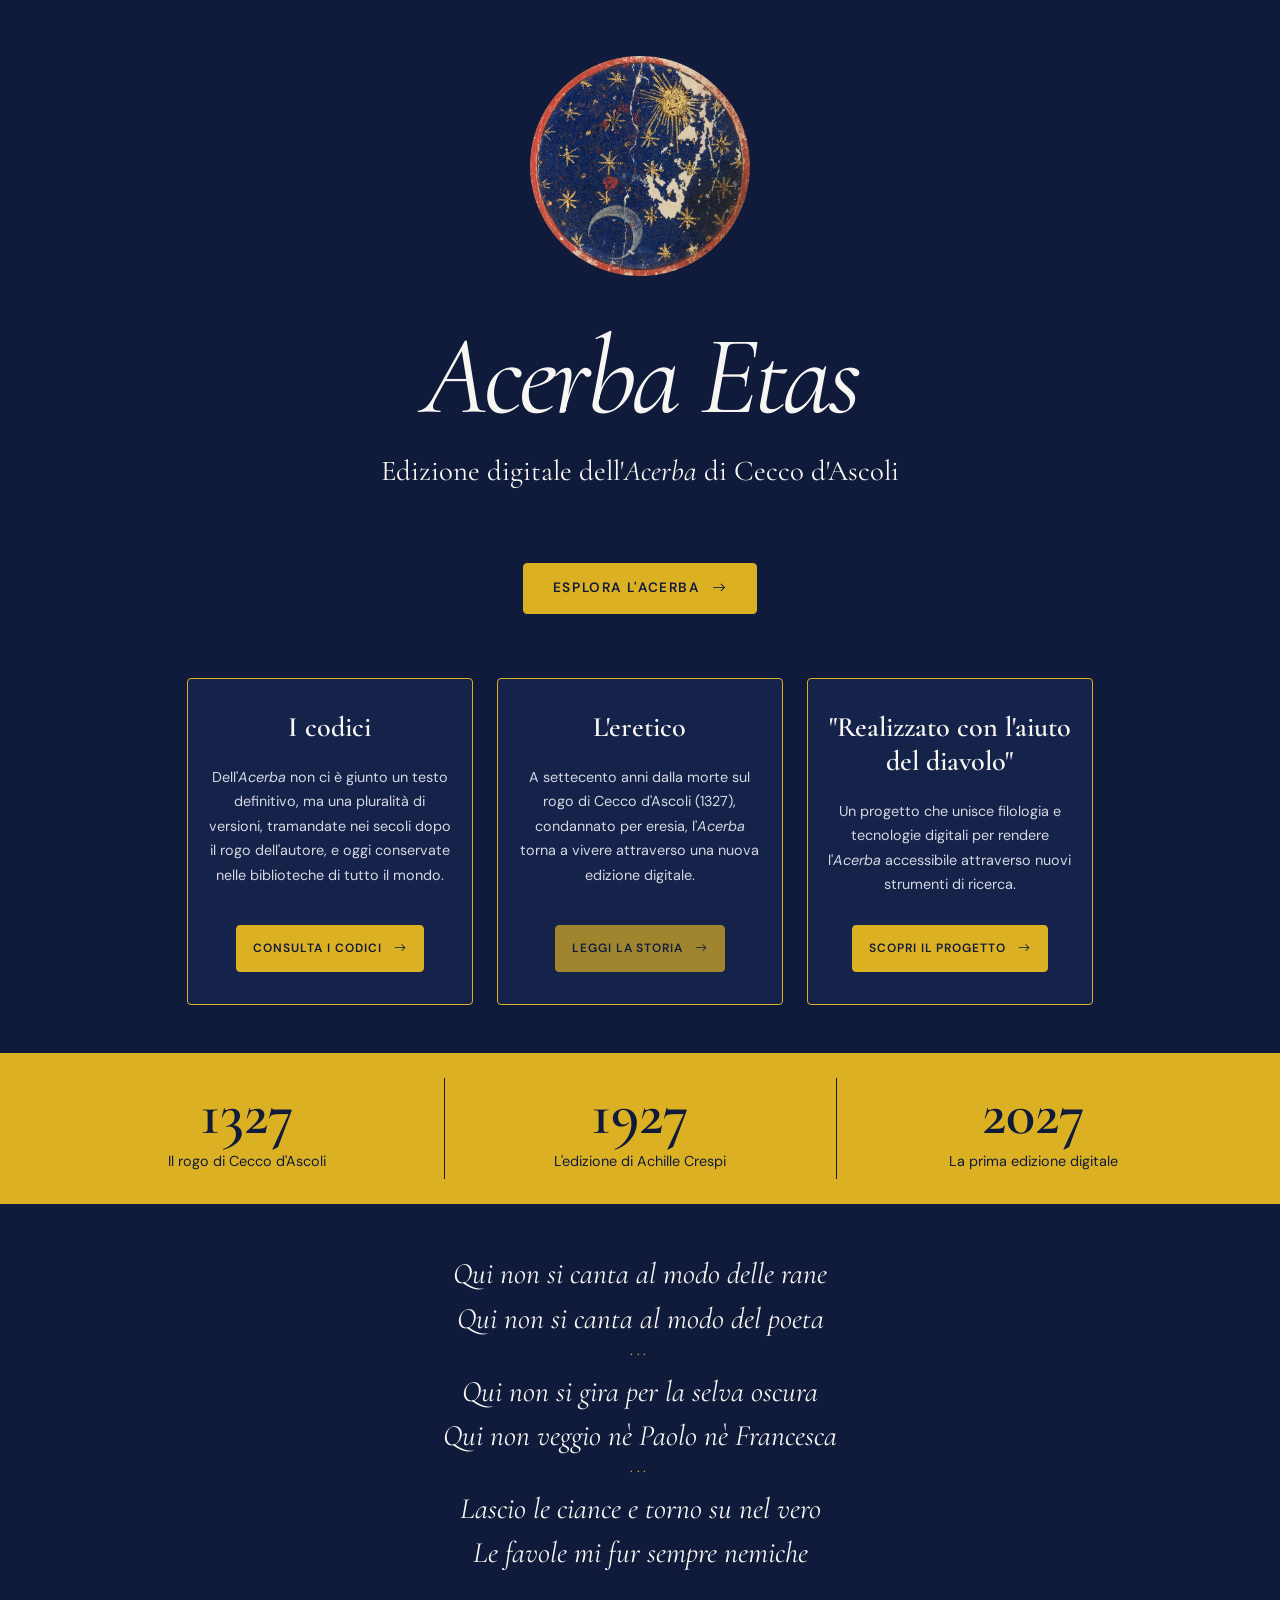
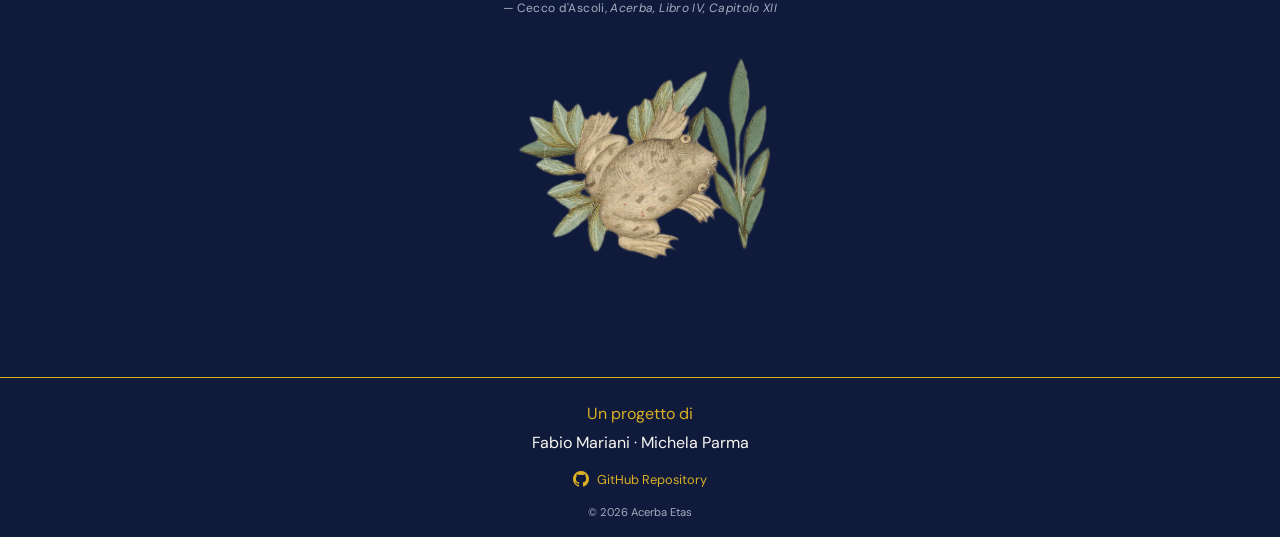
==== commit 4491aad6: "update index, codici e progetto" ====
--- a/index.html
+++ b/index.html
@@ -102,17 +102,17 @@
               <article class="discovery-card">
 
                 <h2 class="discovery-title">
-                  "Costruito con l'aiuto del diavolo"
+                  "Realizzato con l'aiuto del diavolo"
                 </h2>
 
                 <p class="discovery-description">
                   Un progetto che unisce filologia e tecnologie digitali per rendere l'<i>Acerba</i> accessibile attraverso nuovi strumenti di ricerca.
                 </p>
 
-                <button class="landing-button" type="button" disabled>
+                <a href="progetto.html" class="landing-button">
                   Scopri il progetto
                   <i class="bi bi-arrow-right" aria-hidden="true"></i>
-                </button>
+                </a>
 
               </article>
             </div>
